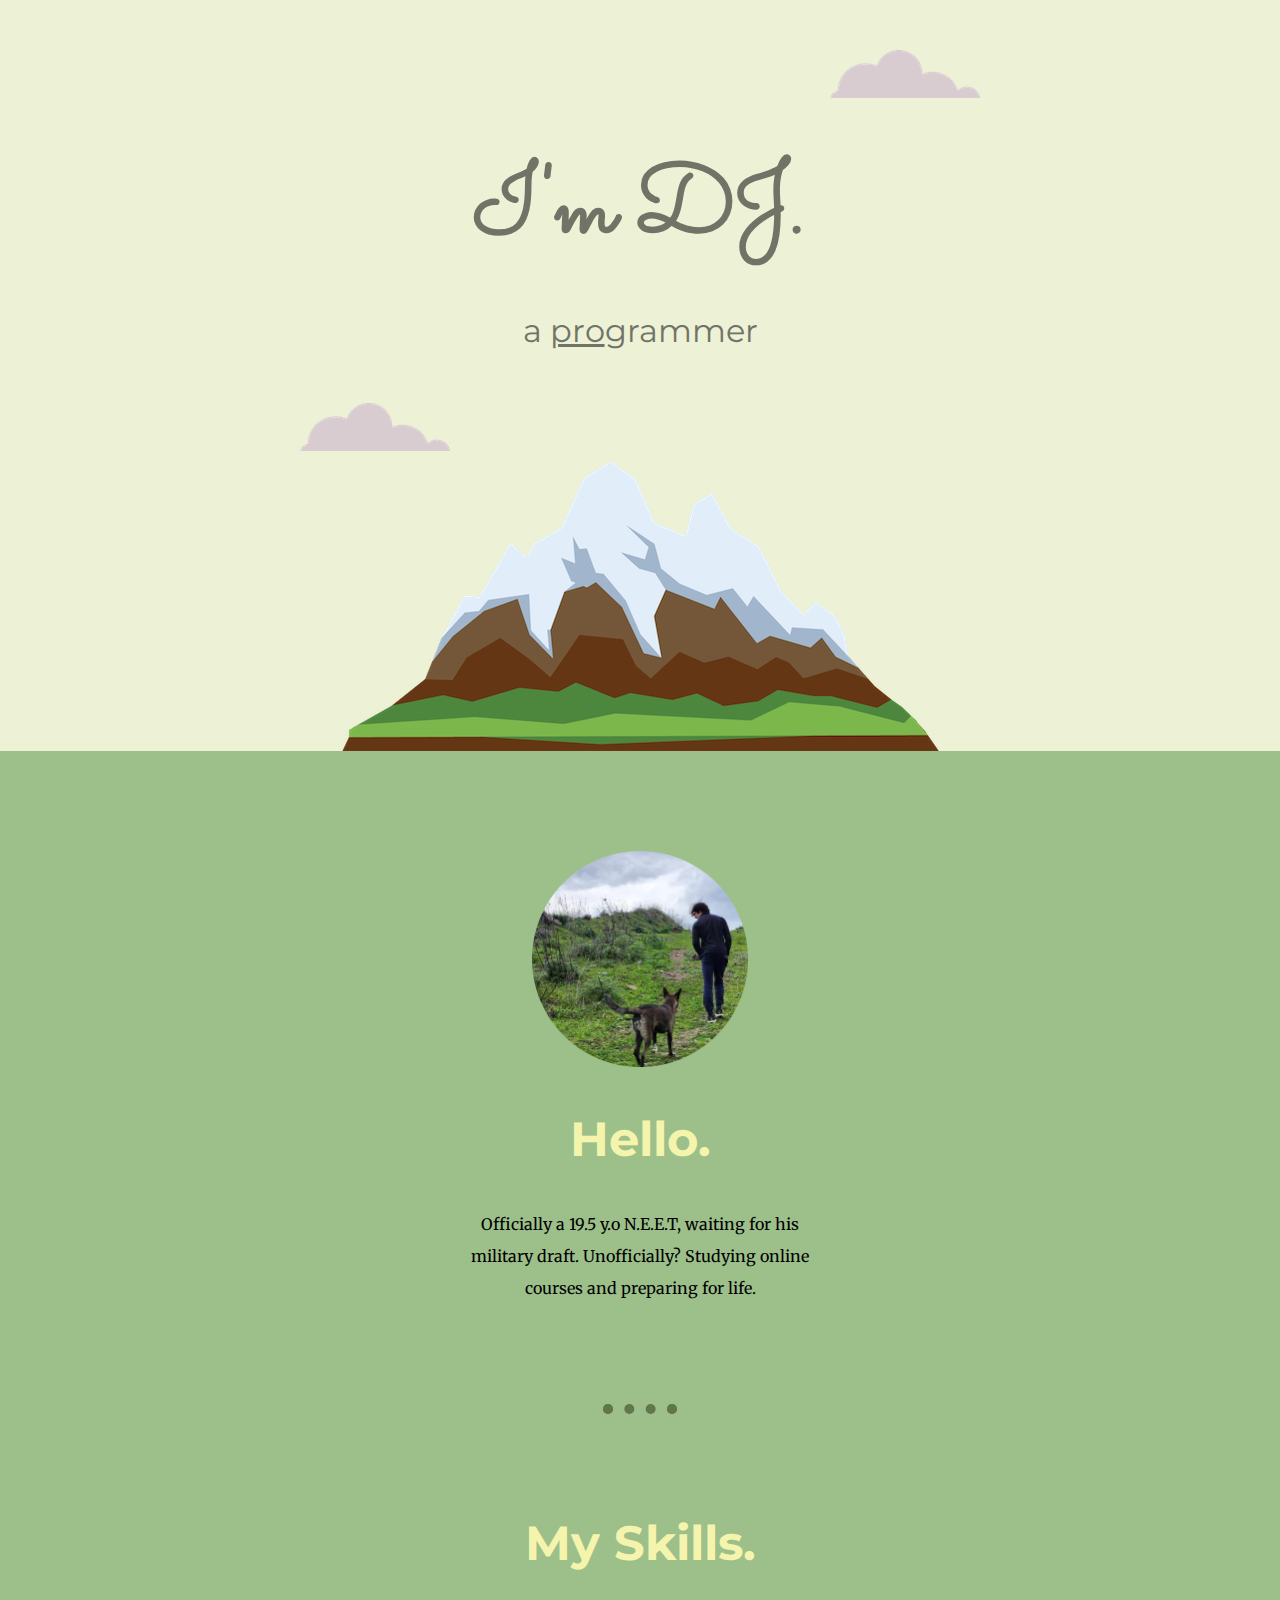
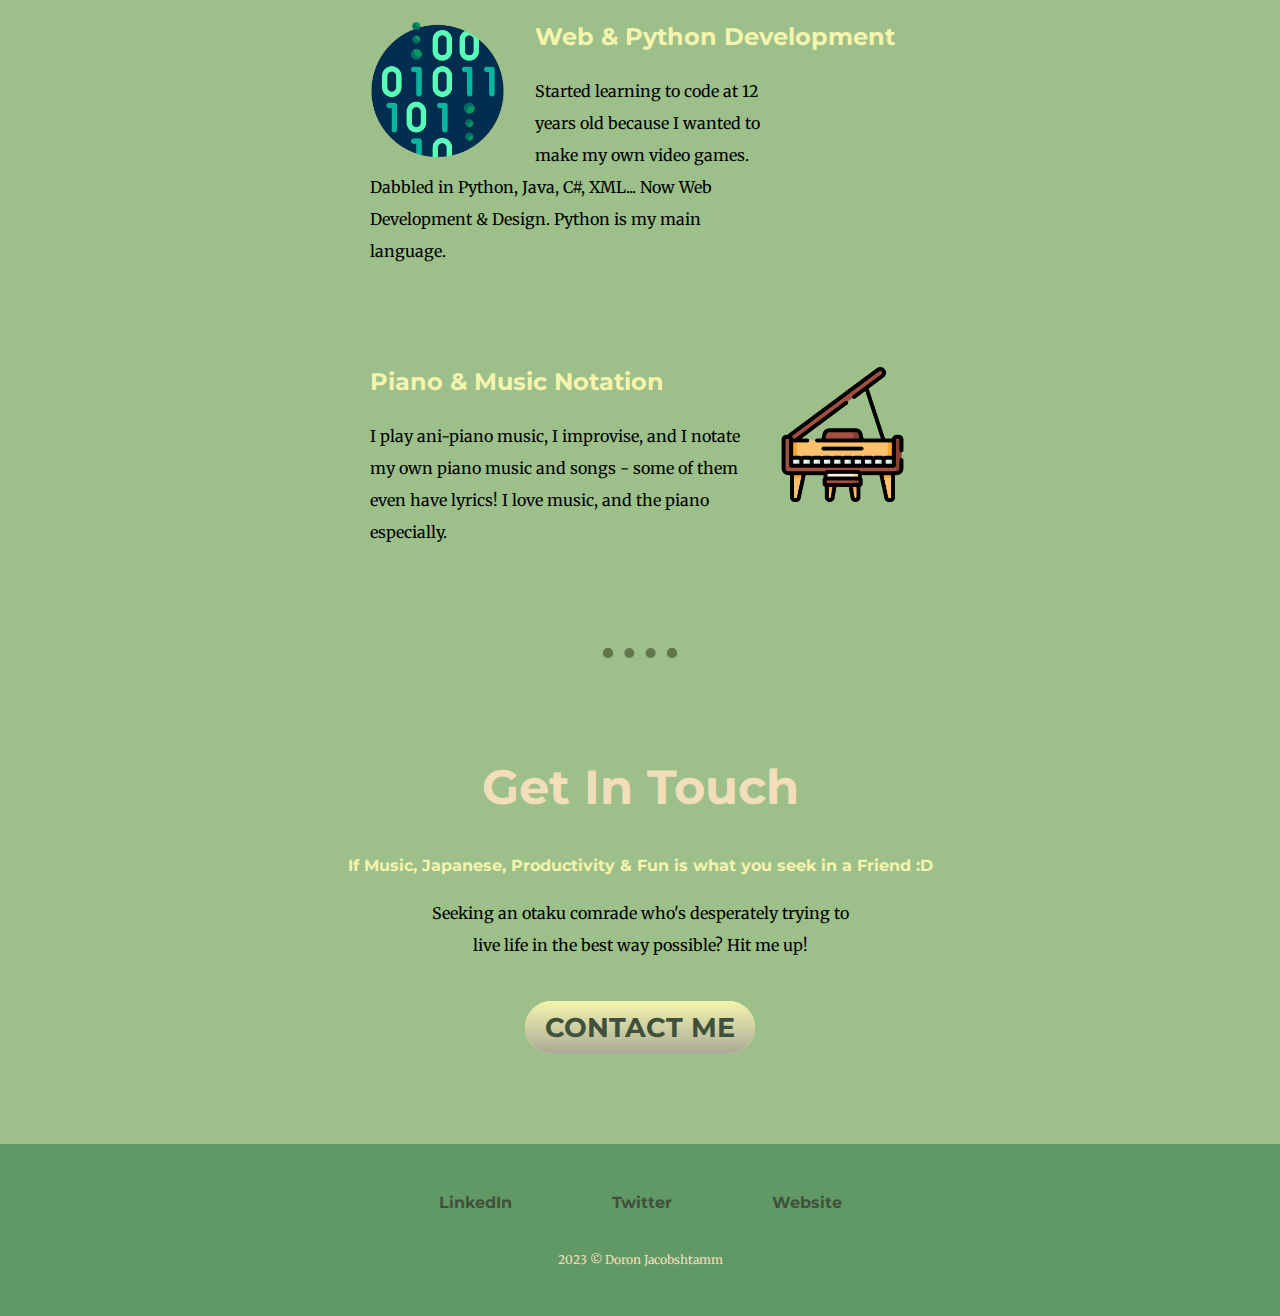
==== index.html @ 15eb21dc "Initial Files" ====
<!DOCTYPE html>
<html lang="en" dir="ltr">
  <head>
    <meta charset="utf-8">
    <title>Donny's Blog</title>
    <link rel="stylesheet" type='text/css' href="css/styles.css">
    <link rel="icon" href="favicon.ico">
    <link rel="preconnect" href="https://fonts.googleapis.com">
    <link rel="preconnect" href="https://fonts.gstatic.com" crossorigin>
    <link href="https://fonts.googleapis.com/css2?family=Merriweather&family=Montserrat&family=Sacramento&display=swap" rel="stylesheet">
  </head>
  <body>
    <div class="top-container">
      <img class='top-cloud' src="images/cloud.png" alt="a cloud image">
      <h1>I'm DJ.</h1>
      <h2 class='semi-title'>a <span class='underline'>pro</span>grammer</h2>
      <img class='mountain' src="images/mountain.png" alt="a mountain image">
      <img class='bottom-cloud' src="images/cloud.png" alt="a cloud image">
    </div>


    <div class="middle-container">
      <div class="profile">
        <img class="pfp" src="images\Profile Picture2.png" alt="">
        <h2>Hello.</h2>
        <p class="intro">Officially a 19.5 y.o N.E.E.T, waiting for his military draft. Unofficially? Studying online courses and preparing for life.</p>
      </div>

      <hr>
      <div class="skills">
        <h2 class='skill-head'>My Skills.</h2>
        <div class="skill-row">
          <img class="code-img" src="images/binary-code.png" alt="Coding-related image">
          <h3>Web & Python Development</h3>
          <p class="skill-desc">Started learning to code at 12 years old because I wanted to make my own video games. Dabbled in Python, Java, C#, XML... Now Web Development & Design. Python is my main language.</p>

        </div>

        <div class="skill-row">
          <img class="piano-img" src="images/piano.png" alt="Image of a Piano">
          <h3>Piano & Music Notation</h3>
          <p class="skill-desc">I play ani-piano music, I improvise, and I notate my own piano music and songs - some of them even have lyrics! I love music, and the piano especially. </p>
        </div>
      </div>

      <hr>
      <div class="contact-me">
        <h2 style="color: #F3DEBA;">Get In Touch</h2>
        <h4>If Music, Japanese, Productivity & Fun is what you seek in a Friend :D </h4>
        <p class='contact-msg'>Seeking an otaku comrade who's desperately trying to live life in the best way possible? Hit me up!</p>
        <a class="btn" href="index.html">CONTACT ME</a>
      </div>
    </div>


    <div class="bottom-container">
      <a href="https://www.linkedin.com/">LinkedIn</a>
      <a href="https://twitter.com/">Twitter</a>
      <a href="https://www.appbrewery.co/">Website</a>
      <p class="copyright">2023 © Doron Jacobshtamm</p>
    </div>


  </body>
</html>
---- css/styles.css ----
body
{
  margin: 0;
  text-align: center;
  font-family: 'Merriweather', serif;

}

h1
{
  font-size: 6rem;
  line-height: 1.5;
  color: #717366;
  margin: 40px auto 0 auto;
  font-family: 'Sacramento', cursive;
}

h2
{
  font-size: 3rem;
  font-weight: bold;
  font-family: 'Montserrat', sans-serif;
  color: #F5F4AD;
  margin-bottom: 40px;
}

.semi-title {
  font-size: 2rem;
  color: #717366;
  font-weight: normal;
  font-family: 'Montserrat', sans-serif;
}

h3
{
  font-size: 1.5rem;
  color: #F5F4AD;
  font-family: 'Montserrat', sans-serif;
}

h4
{
  font-size: 1rem;
  color: #F5F4AD;
  font-family: 'Montserrat', sans-serif;
}

p
{
  line-height: 2;
}

hr
{
  border: dotted #61764B 10px;
  border-bottom: none;
  margin: 100px auto;
  width: 5%;
}

a
{
  color: #40513B;
  margin: 0 3em;
  text-decoration: none;
  font-weight: bold;
  font-family: 'Montserrat', sans-serif;
}

a:hover {
  color: #F3DEBA;
}

.underline {
  text-decoration: underline;
}





.top-container {
  background-color: #EDF1D6;

  position: relative;
  padding-top: 100px;
}

.middle-container {
  padding: 100px;
  background-color: #9DC08B;
}

.bottom-container {
  background-color: #609966;
  padding-top: 3em;
  padding-bottom: 2em;
}






.intro {
  width: 35%;
  margin: auto;
}

.skill-desc {
  width: 75%;
}

.skill-head {
  font-weight: bold;
  color: #F5F4AD;
  margin-bottom: 40px;
}
.skill-row {
  width: 50%;
  margin: 50px auto 100px auto;
  text-align: left;
}

.contact-msg {
  width: 40%;
  margin: auto;
  padding-bottom: 50px;
}

.copyright {
  color: #F3DEBA;
  padding-top: 2em;
  font-size: 0.75em;
}



.pfp {
  width: 20%;
}

.code-img {
  width: 25%;
  margin-right: 30px;
  float: left;
}

.piano-img {
  width: 25%;
  margin-left: 30px;
  float: right;
}

.mountain {
  position: relative;
  left: auto;
  right: auto;
  bottom: -4px;
}

.top-cloud {
  position: absolute;
  top: 50px;
  right: 300px;
}
.bottom-cloud {
  position: absolute;
  left: 300px;
  bottom: 300px;
}




.btn {
  background: #F5F4AD;
  background-image: -webkit-linear-gradient(top, #F5F4AD, #a8ab98);
  background-image: -moz-linear-gradient(top, #F5F4AD, #a8ab98);
  background-image: -ms-linear-gradient(top, #F5F4AD, #a8ab98);
  background-image: -o-linear-gradient(top, #F5F4AD, #a8ab98);
  background-image: linear-gradient(to bottom, #F5F4AD, #a8ab98);
  -webkit-border-radius: 28;
  -moz-border-radius: 28;
  border-radius: 28px;
  font-family: 'Montserrat', sans-serif;
  color: #40513B;;
  font-size: 27px;
  padding: 10px 20px 10px 20px;
  text-decoration: none;
}

.btn:hover {
  background: #a8ab98;
  background-image: -webkit-linear-gradient(top, #a8ab98, #F5F4AD);
  background-image: -moz-linear-gradient(top, #a8ab98, #F5F4AD);
  background-image: -ms-linear-gradient(top, #a8ab98, #F5F4AD);
  background-image: -o-linear-gradient(top, #a8ab98, #F5F4AD);
  background-image: linear-gradient(to bottom, #a8ab98, #F5F4AD);
  text-decoration: none;
}
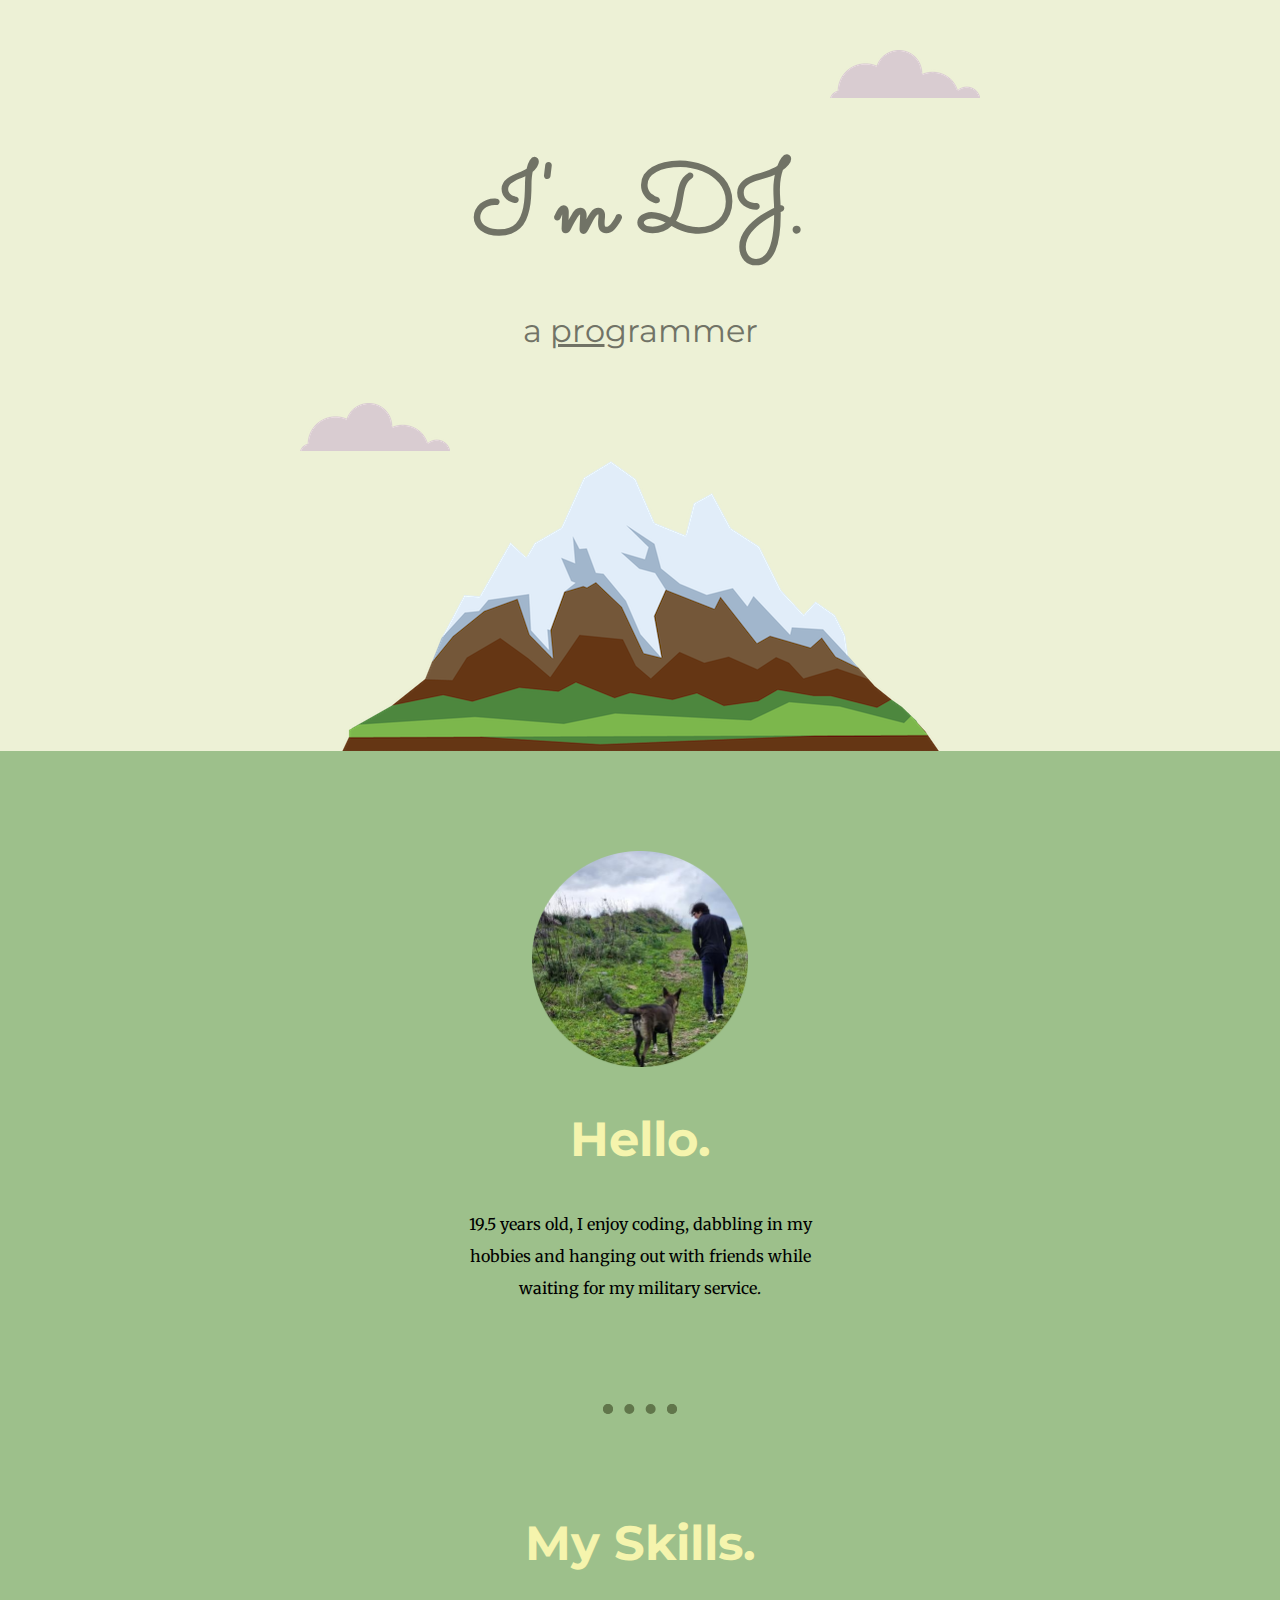
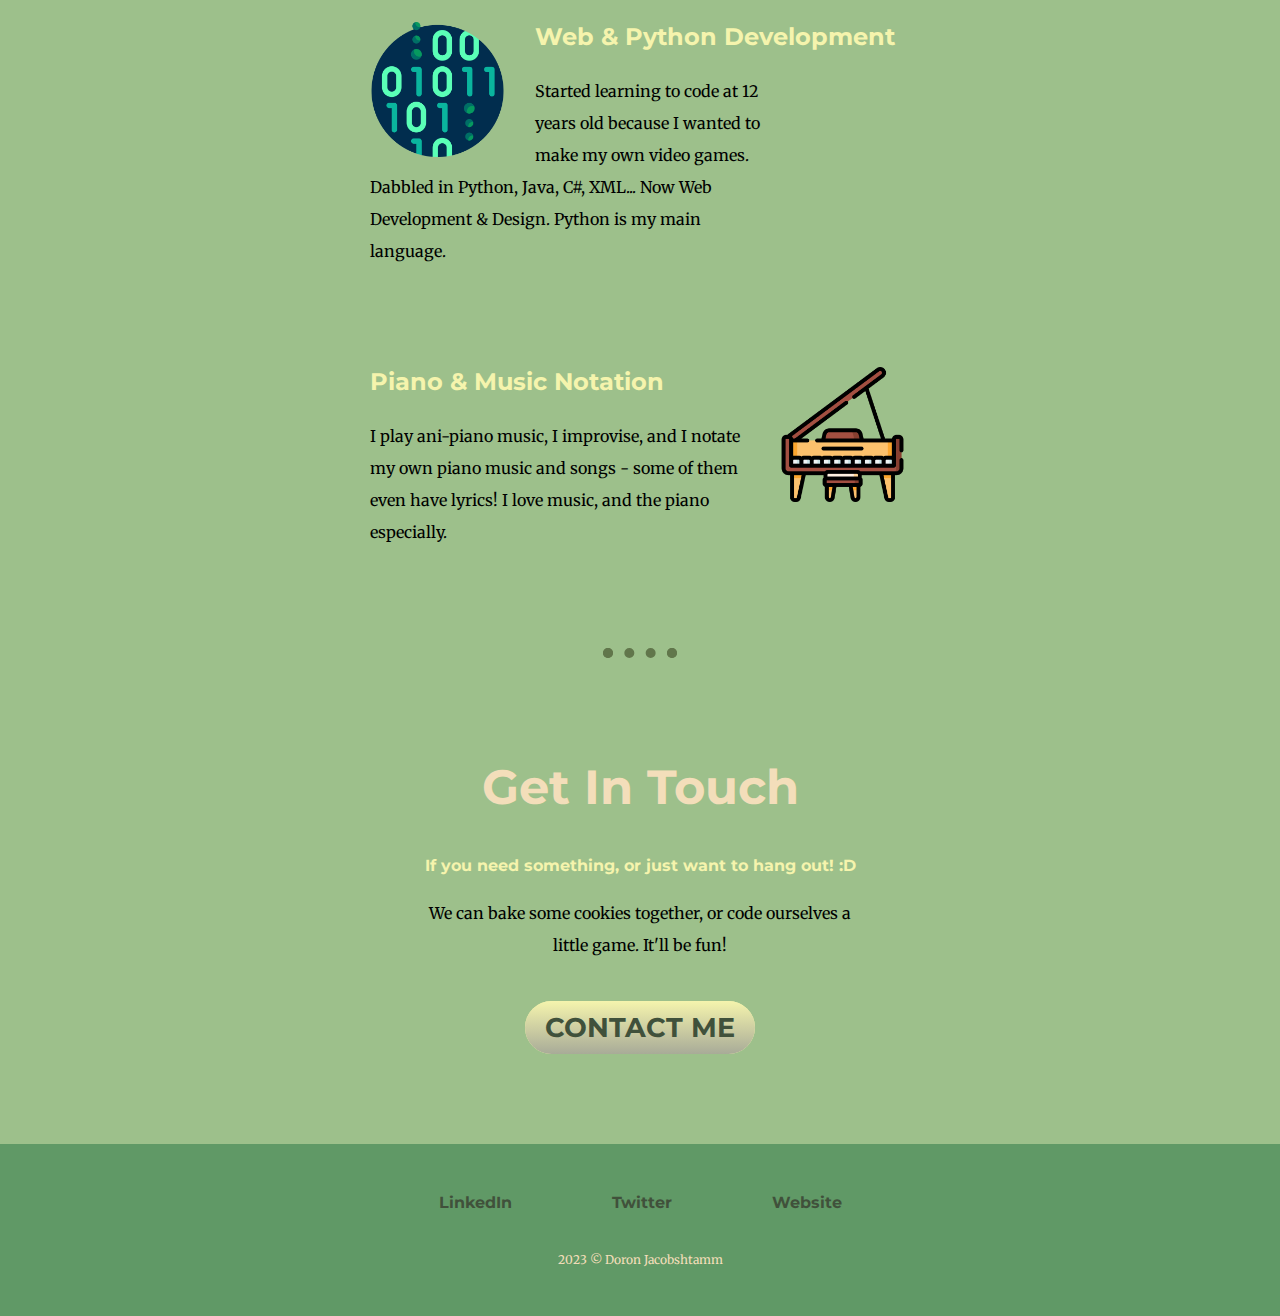
==== commit 407648bb: "Update index.html" ====
--- a/index.html
+++ b/index.html
@@ -23,7 +23,7 @@
       <div class="profile">
         <img class="pfp" src="images\Profile Picture2.png" alt="">
         <h2>Hello.</h2>
-        <p class="intro">Officially a 19.5 y.o N.E.E.T, waiting for his military draft. Unofficially? Studying online courses and preparing for life.</p>
+        <p class="intro">19.5 years old, I enjoy coding, dabbling in my hobbies and hanging out with friends while waiting for my military service.</p>
       </div>
 
       <hr>
@@ -46,9 +46,9 @@
       <hr>
       <div class="contact-me">
         <h2 style="color: #F3DEBA;">Get In Touch</h2>
-        <h4>If Music, Japanese, Productivity & Fun is what you seek in a Friend :D </h4>
-        <p class='contact-msg'>Seeking an otaku comrade who's desperately trying to live life in the best way possible? Hit me up!</p>
-        <a class="btn" href="index.html">CONTACT ME</a>
+        <h4>If you need something, or just want to hang out! :D </h4>
+        <p class='contact-msg'>We can bake some cookies together, or code ourselves a little game. It'll be fun!</p>
+        <a class="btn" href="contact.html">CONTACT ME</a>
       </div>
     </div>
 
@@ -56,7 +56,7 @@
     <div class="bottom-container">
       <a href="https://www.linkedin.com/">LinkedIn</a>
       <a href="https://twitter.com/">Twitter</a>
-      <a href="https://www.appbrewery.co/">Website</a>
+      <a href="index.html">Website</a>
       <p class="copyright">2023 © Doron Jacobshtamm</p>
     </div>
 
--- a/css/styles.css
+++ b/css/styles.css
@@ -69,6 +69,12 @@
 
 a:hover {
   color: #F3DEBA;
+}
+
+table
+{
+  text-align: center;
+  margin: auto;
 }
 
 .underline {
